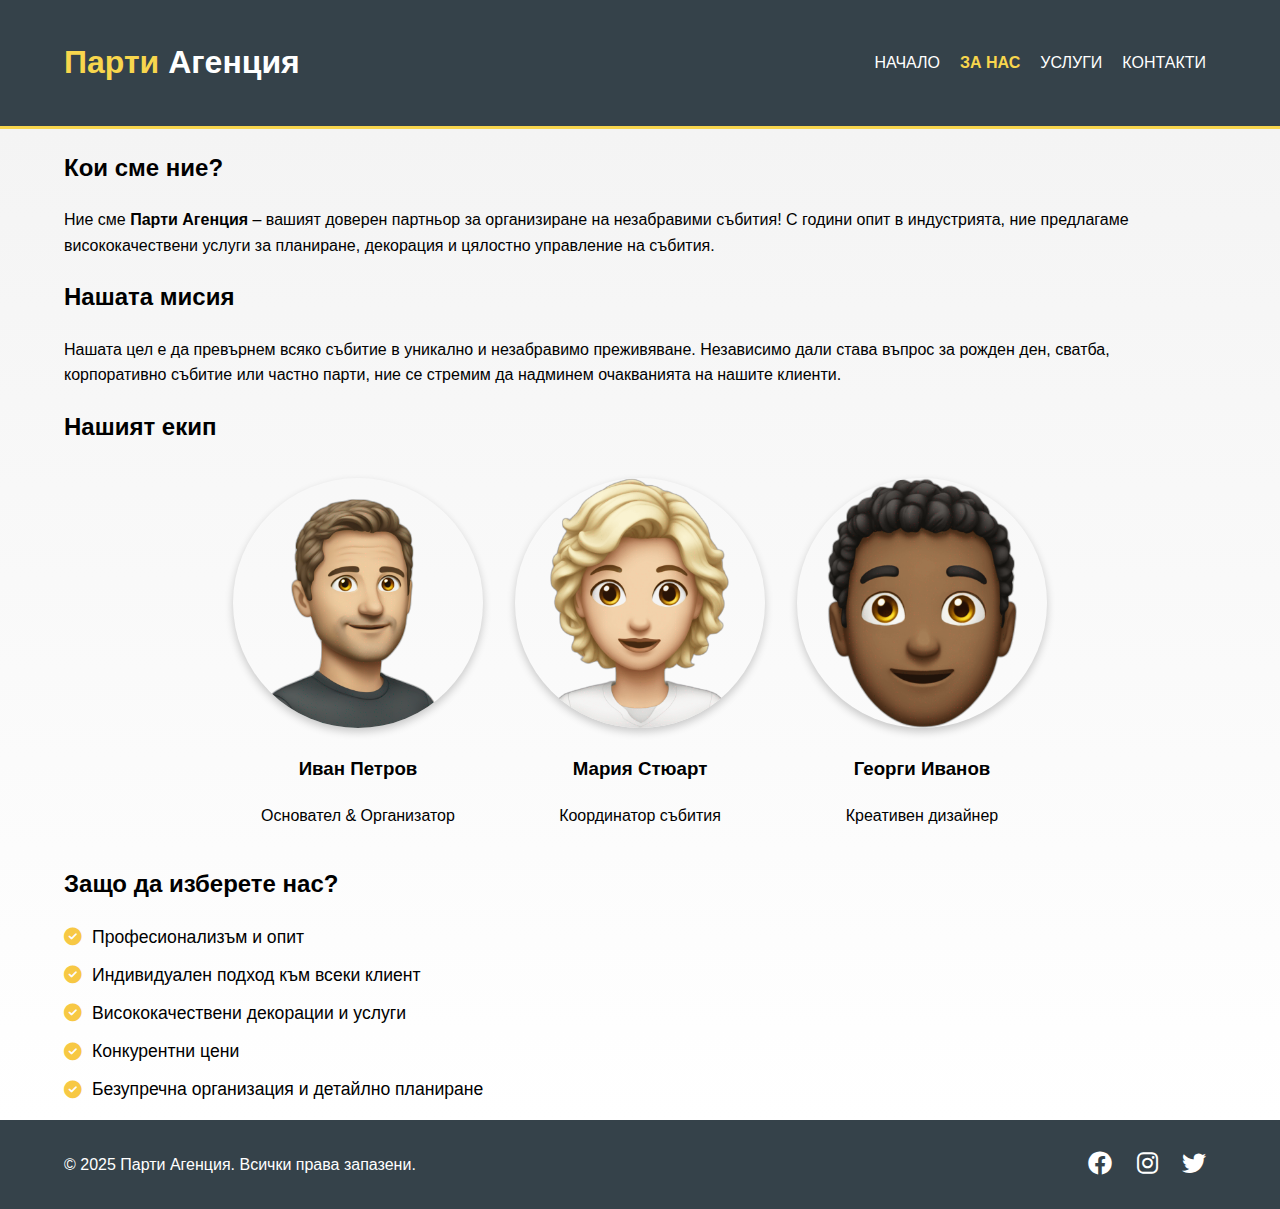
==== about.html @ 26ee70da "things" ====
<!DOCTYPE html>
<html lang="bg">
<head>
    <meta charset="UTF-8">
    <meta name="viewport" content="width=device-width, initial-scale=1.0">
    <title>За нас - Парти Агенция</title>
    <link rel="stylesheet" href="styles.css">
    <link rel="stylesheet" href="https://cdnjs.cloudflare.com/ajax/libs/font-awesome/6.0.0-beta3/css/all.min.css">
</head>
<body>

    <header>
        <div class="container">
            <h1><span class="highlight">Парти</span> Агенция</h1>
            <nav>
                <ul>
                    <li><a href="index.html">Начало</a></li>
                    <li class="current"><a href="about.html">За нас</a></li>
                    <li><a href="services.html">Услуги</a></li>
                    <li><a href="contact.html">Контакти</a></li>
                </ul>
            </nav>
        </div>
    </header>

    <main>
        <div class="container">
            <section id="about">
                <h2>Кои сме ние?</h2>
                <p>Ние сме <strong>Парти Агенция</strong> – вашият доверен партньор за организиране на незабравими събития! С години опит в индустрията, ние предлагаме висококачествени услуги за планиране, декорация и цялостно управление на събития.</p>
            </section>

            <section id="our-mission">
                <h2>Нашата мисия</h2>
                <p>Нашата цел е да превърнем всяко събитие в уникално и незабравимо преживяване. Независимо дали става въпрос за рожден ден, сватба, корпоративно събитие или частно парти, ние се стремим да надминем очакванията на нашите клиенти.</p>
            </section>

            <section id="our-team">
                <h2>Нашият екип</h2>
                <div class="team-members">
                    <div class="team-member">
                        <img src="./images/ivan_petrov.png" alt="Член на екипа">
                        <h3>Иван Петров</h3>
                        <p>Основател & Организатор</p>
                    </div>
                    <div class="team-member">
                        <img src="./images/мария-стюарт.png" alt="Член на екипа">
                        <h3>Мария Стюарт</h3>
                        <p>Координатор събития</p>
                    </div>
                    <div class="team-member">
                        <img src="./images/горги.png" alt="Член на екипа">
                        <h3>Георги Иванов</h3>
                        <p>Креативен дизайнер</p>
                    </div>
                </div>
            </section>

            <section id="why-choose-us">
                <h2>Защо да изберете нас?</h2>
                <ul>
                    <li><i class="fas fa-check-circle"></i> Професионализъм и опит</li>
                    <li><i class="fas fa-check-circle"></i> Индивидуален подход към всеки клиент</li>
                    <li><i class="fas fa-check-circle"></i> Висококачествени декорации и услуги</li>
                    <li><i class="fas fa-check-circle"></i> Конкурентни цени</li>
                    <li><i class="fas fa-check-circle"></i> Безупречна организация и детайлно планиране</li>
                </ul>
            </section>
        </div>
    </main>

    <footer>
        <div class="container">
            <p>&copy; 2025 Парти Агенция. Всички права запазени.</p>
            <div class="social-links">
                <a href="#" aria-label="Facebook"><i class="fab fa-facebook"></i></a>
                <a href="#" aria-label="Instagram"><i class="fab fa-instagram"></i></a>
                <a href="#" aria-label="Twitter"><i class="fab fa-twitter"></i></a>
            </div>
        </div>
    </footer>

</body>
</html>
---- styles.css ----
@import url('./styles/nav.css');
@import url('./styles/main.css');
@import url('./styles/contacts.css');
@import url('./styles/about.css');
@import url('./styles/services.css');
@import url('./styles/about.css');
@import url('./styles/footer.css');

:root {
    --main-bg: #35424a;
    --secondary-bg: #f8d64d;
}

body {
    font-family: Arial, sans-serif;
    margin: 0;
    padding: 0;
    line-height: 1.6;
    display: flex;
    flex-direction: column;
    min-height: 100vh;
    min-width: 100vw;
    /* overflow-y: hidden; */
}

main {
    flex: 1;
    display: flex;
    align-items: center;
    background: linear-gradient(to bottom, #f4f4f4, #ffffff);
}
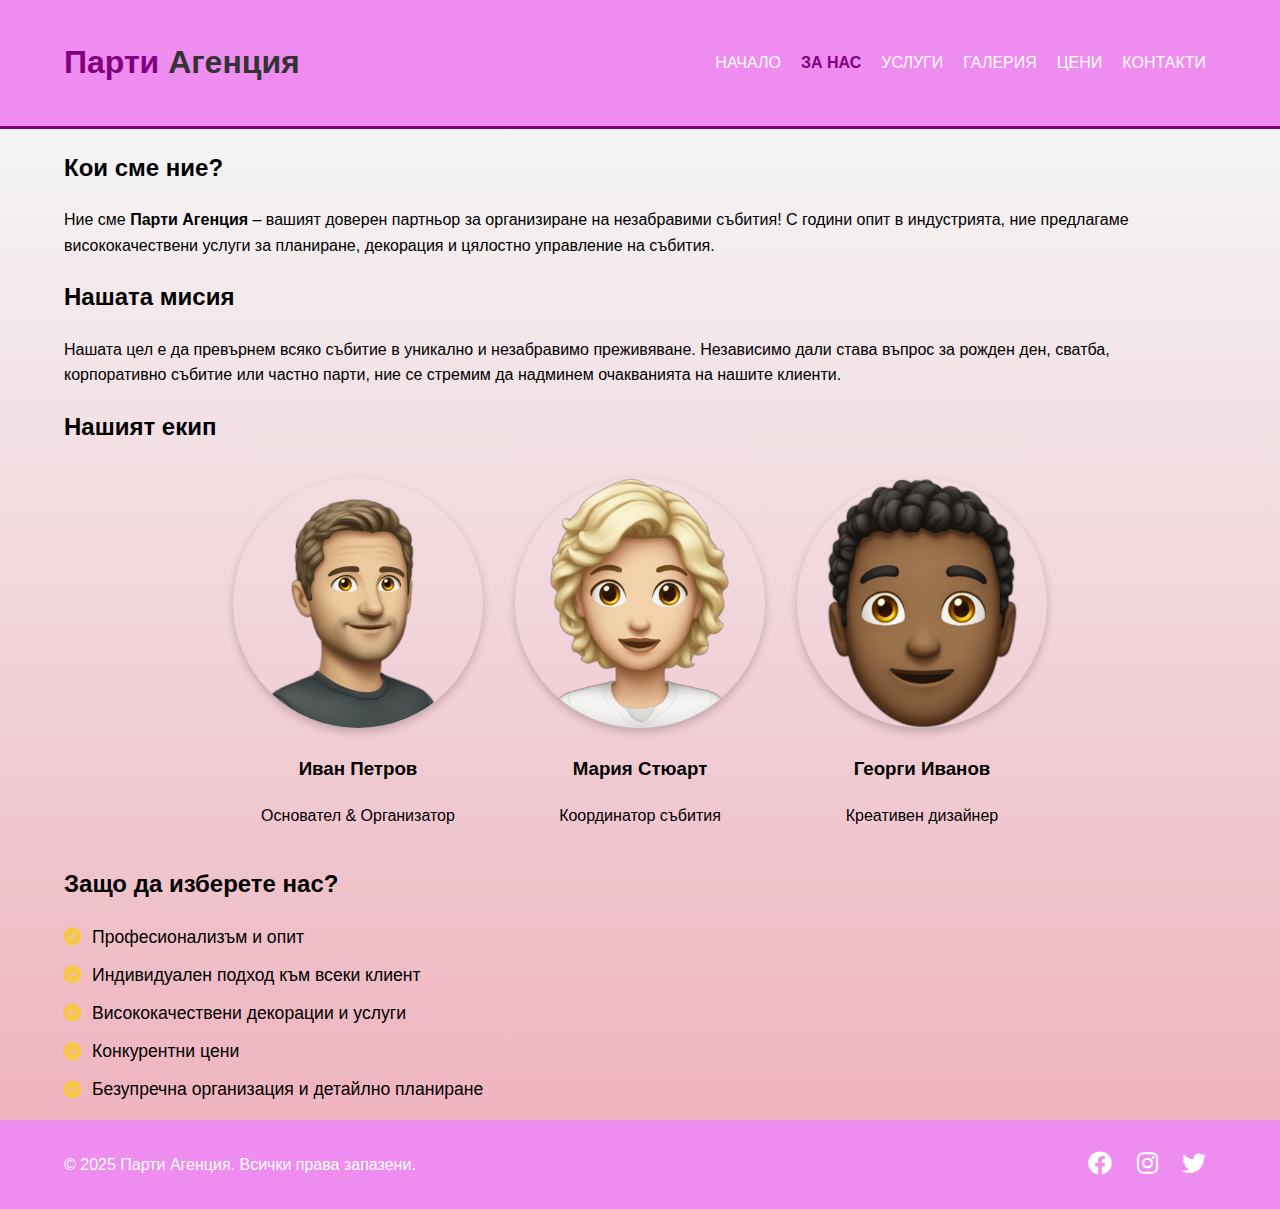
==== commit ca3ad23e: "gallery and prices html and css" ====
--- a/about.html
+++ b/about.html
@@ -17,6 +17,8 @@
                     <li><a href="index.html">Начало</a></li>
                     <li class="current"><a href="about.html">За нас</a></li>
                     <li><a href="services.html">Услуги</a></li>
+                    <li><a href="./gallery.html">Галерия</a></li>
+                    <li><a href="./prices.html">Цени</a></li>
                     <li><a href="contact.html">Контакти</a></li>
                 </ul>
             </nav>
--- a/styles.css
+++ b/styles.css
@@ -4,11 +4,13 @@
 @import url('./styles/about.css');
 @import url('./styles/services.css');
 @import url('./styles/about.css');
+@import url('./styles/gallery.css');
+@import url('./styles/prices.css');
 @import url('./styles/footer.css');
 
 :root {
-    --main-bg: #35424a;
-    --secondary-bg: #f8d64d;
+    --main-bg: rgba(232, 88, 232, 0.692);
+    --secondary-bg: purple;
 }
 
 body {
@@ -20,12 +22,11 @@
     flex-direction: column;
     min-height: 100vh;
     min-width: 100vw;
-    /* overflow-y: hidden; */
 }
 
 main {
     flex: 1;
     display: flex;
     align-items: center;
-    background: linear-gradient(to bottom, #f4f4f4, #ffffff);
+    background: linear-gradient(to bottom, #f4f4f4, #efb4bf);
 }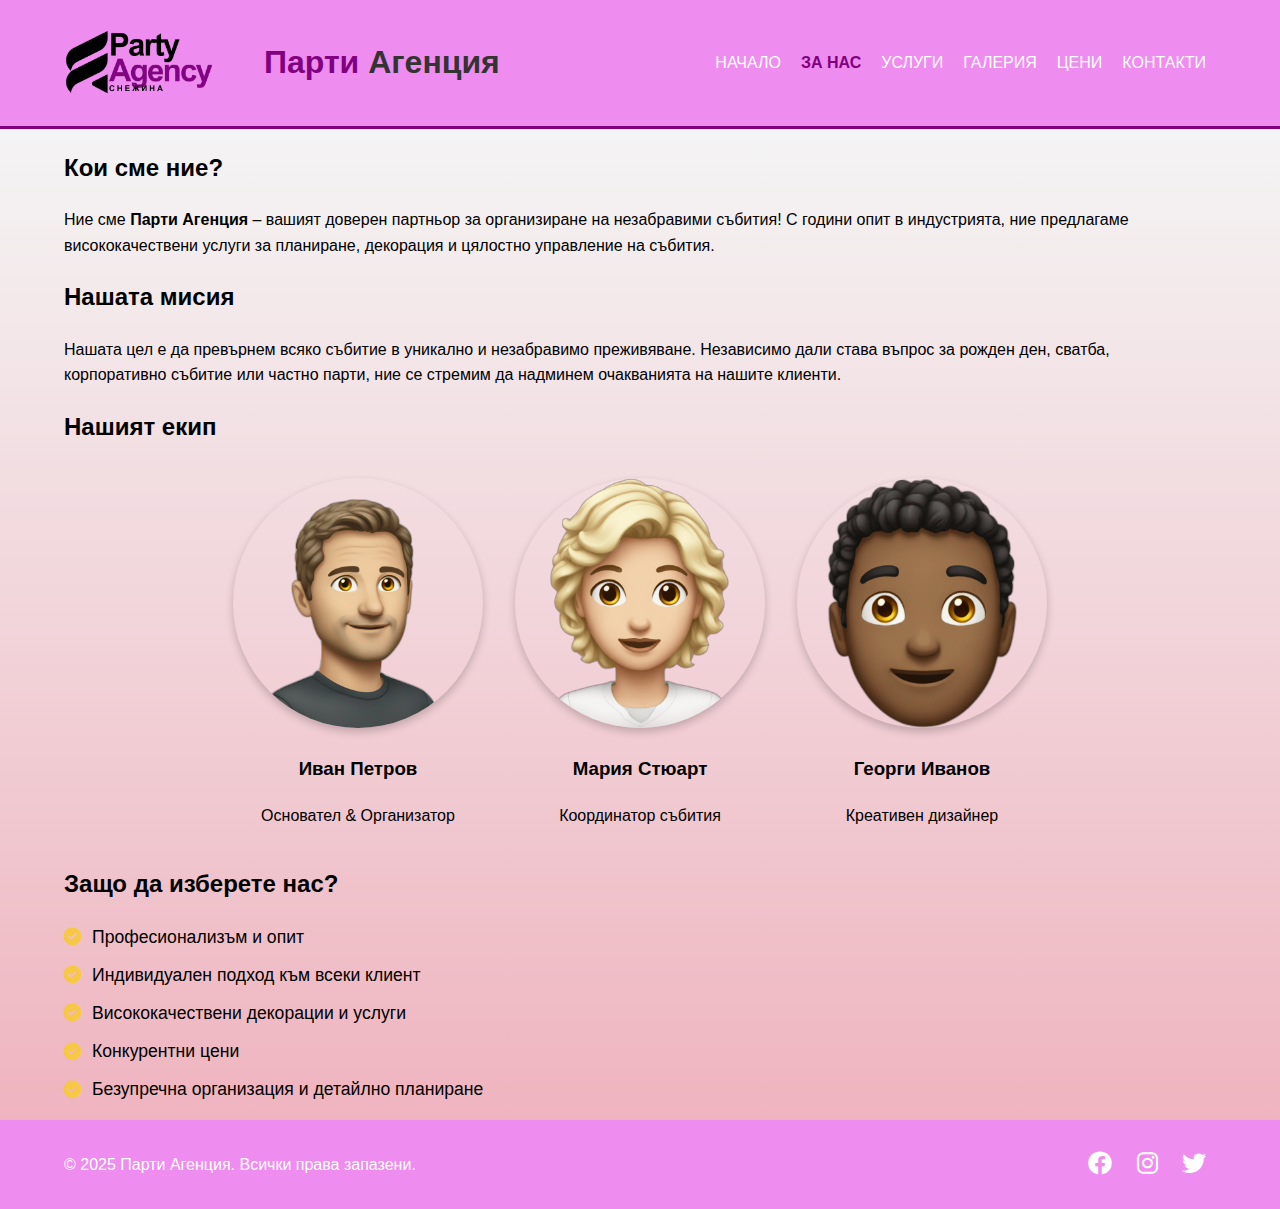
==== commit ccaf4409: "nav img added + media" ====
--- a/about.html
+++ b/about.html
@@ -11,7 +11,10 @@
 
     <header>
         <div class="container">
-            <h1><span class="highlight">Парти</span> Агенция</h1>
+            <div id="branding">
+                <img src="images/party-agency.png" alt="">
+                <h1><span class="highlight">Парти</span> Агенция</h1>
+            </div>
             <nav>
                 <ul>
                     <li><a href="index.html">Начало</a></li>
